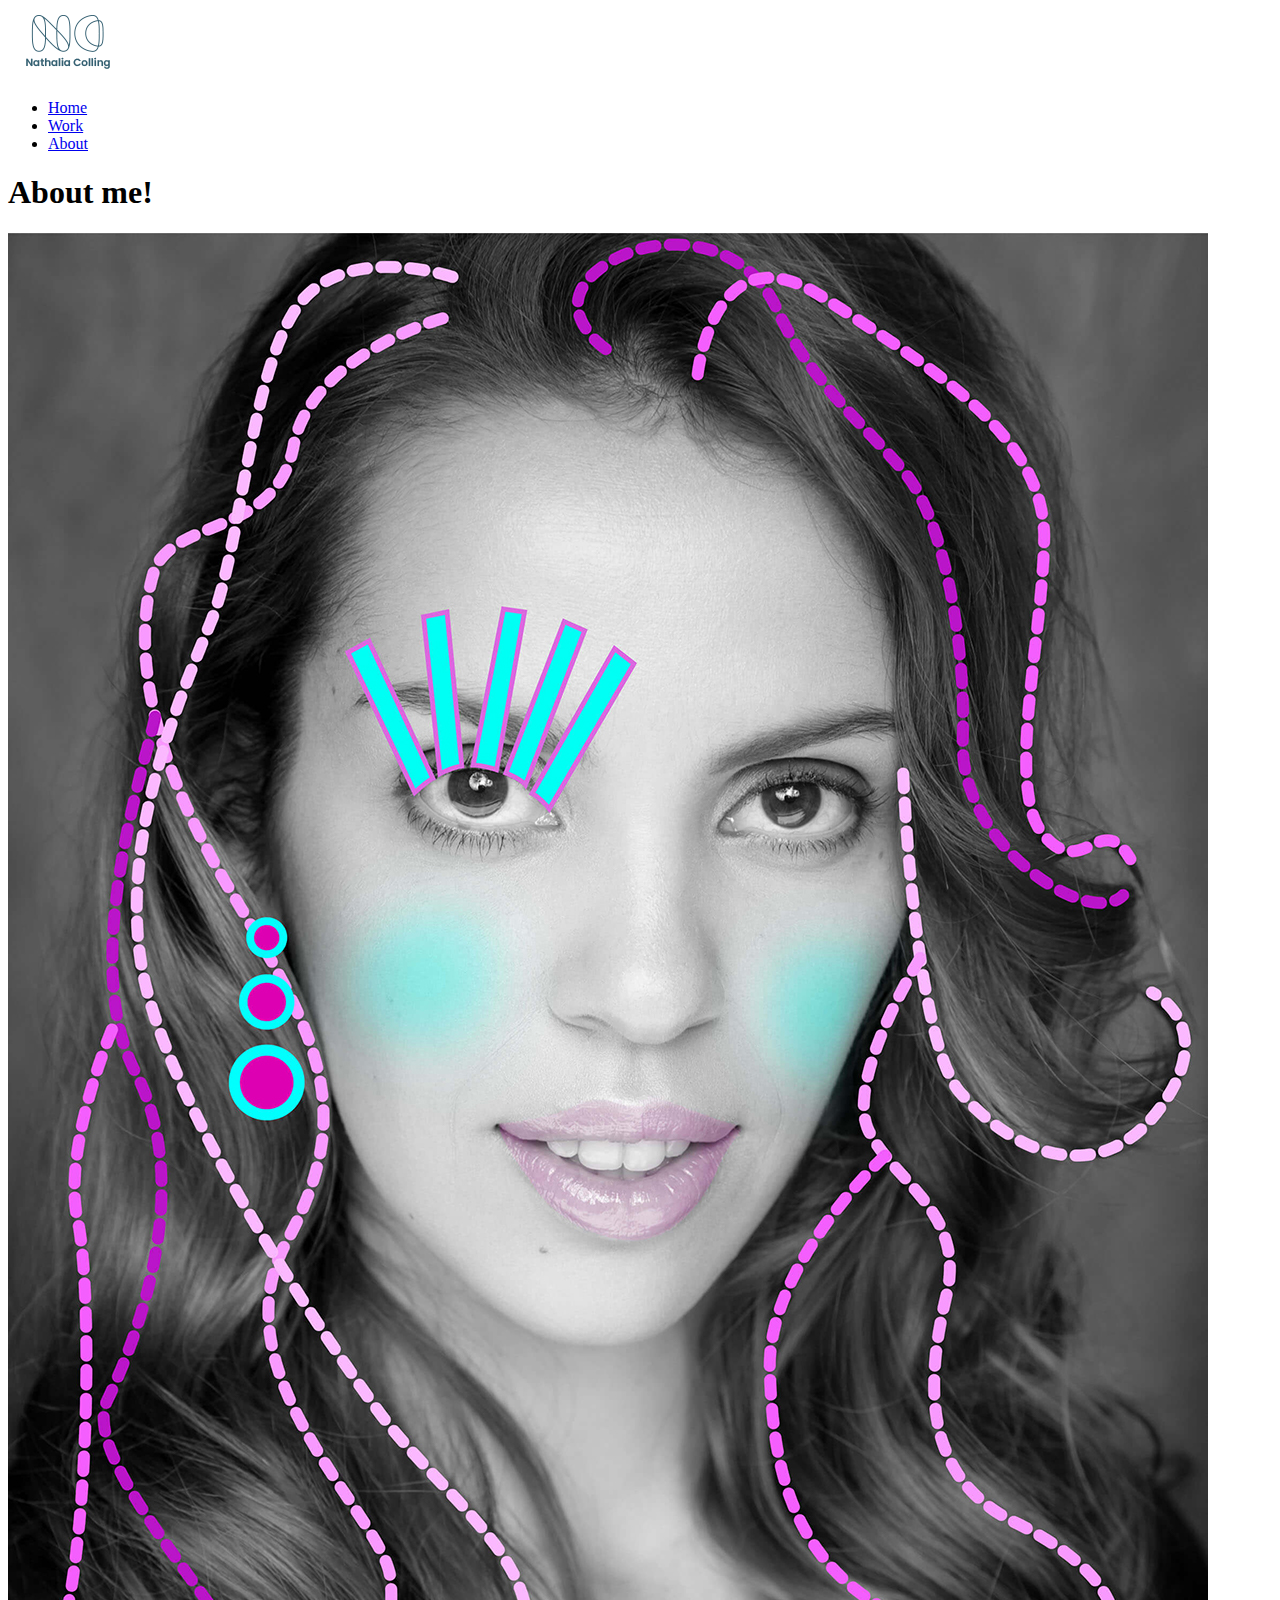
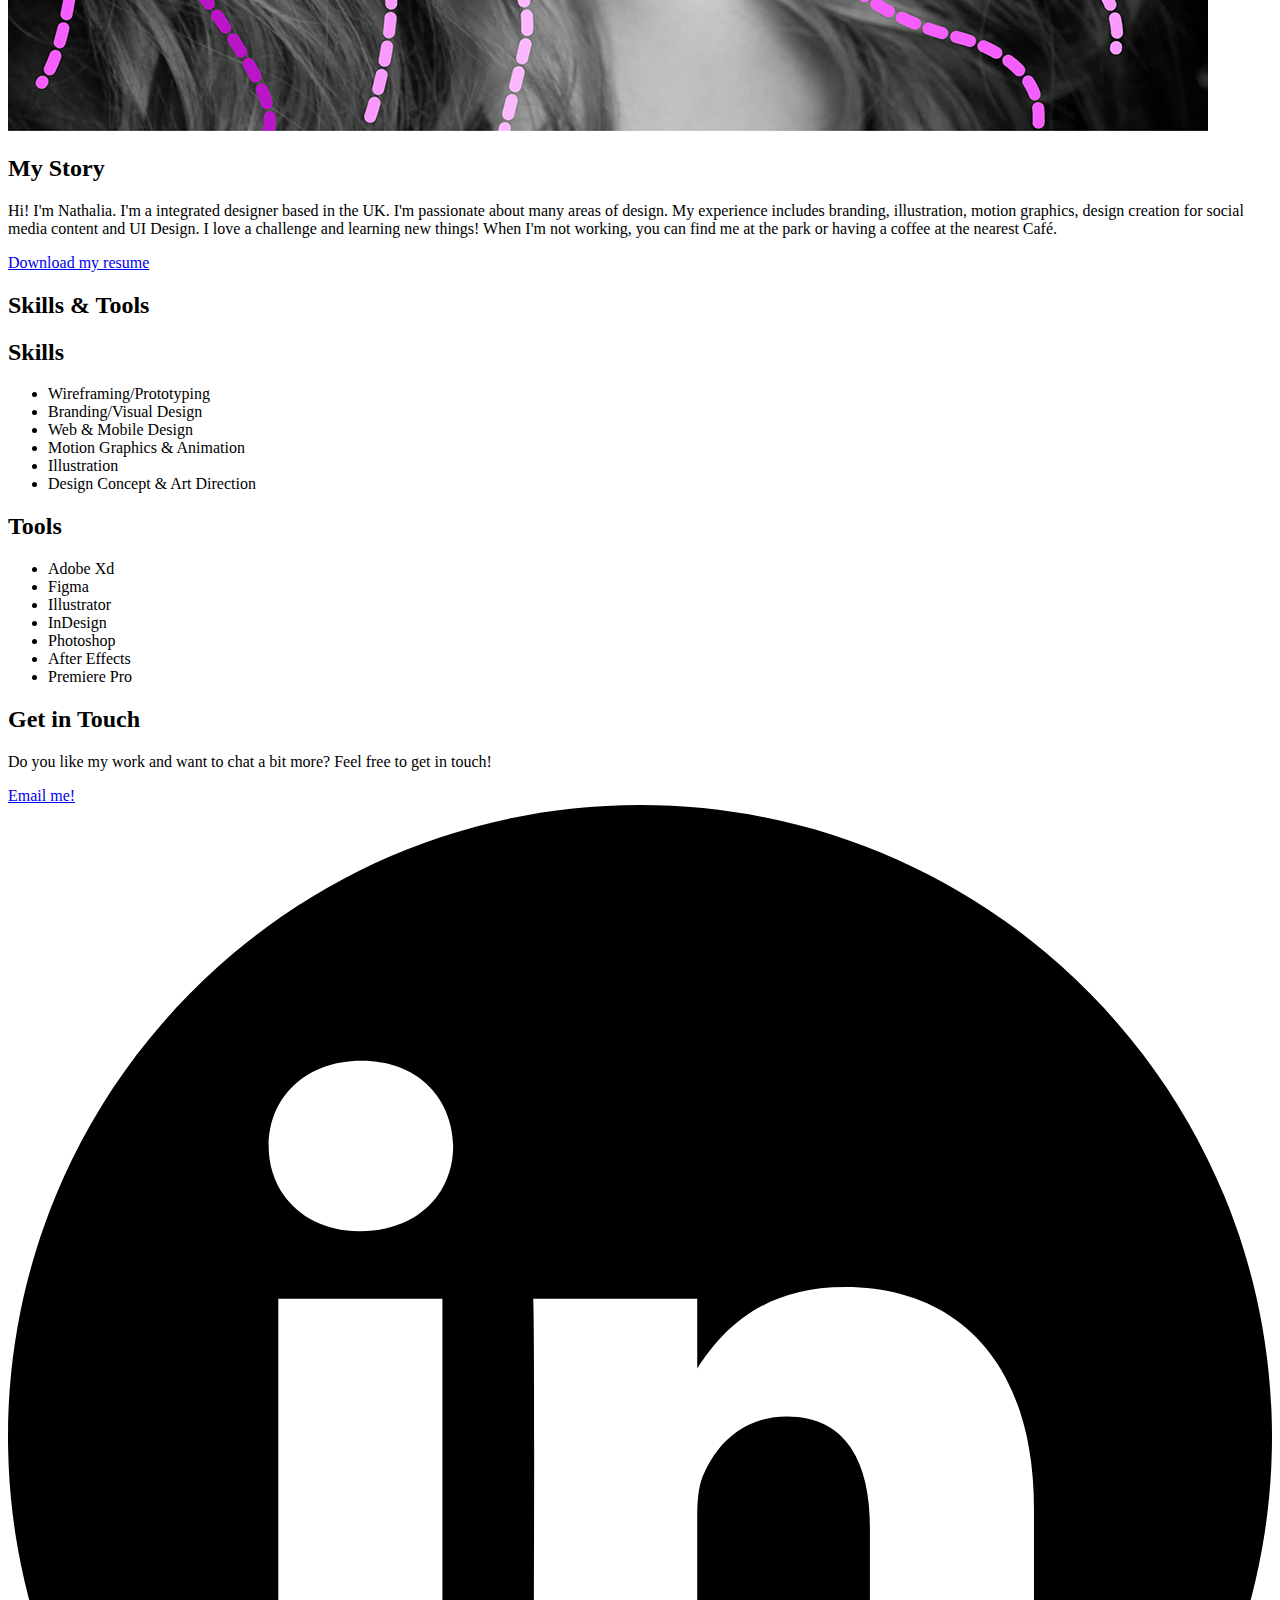
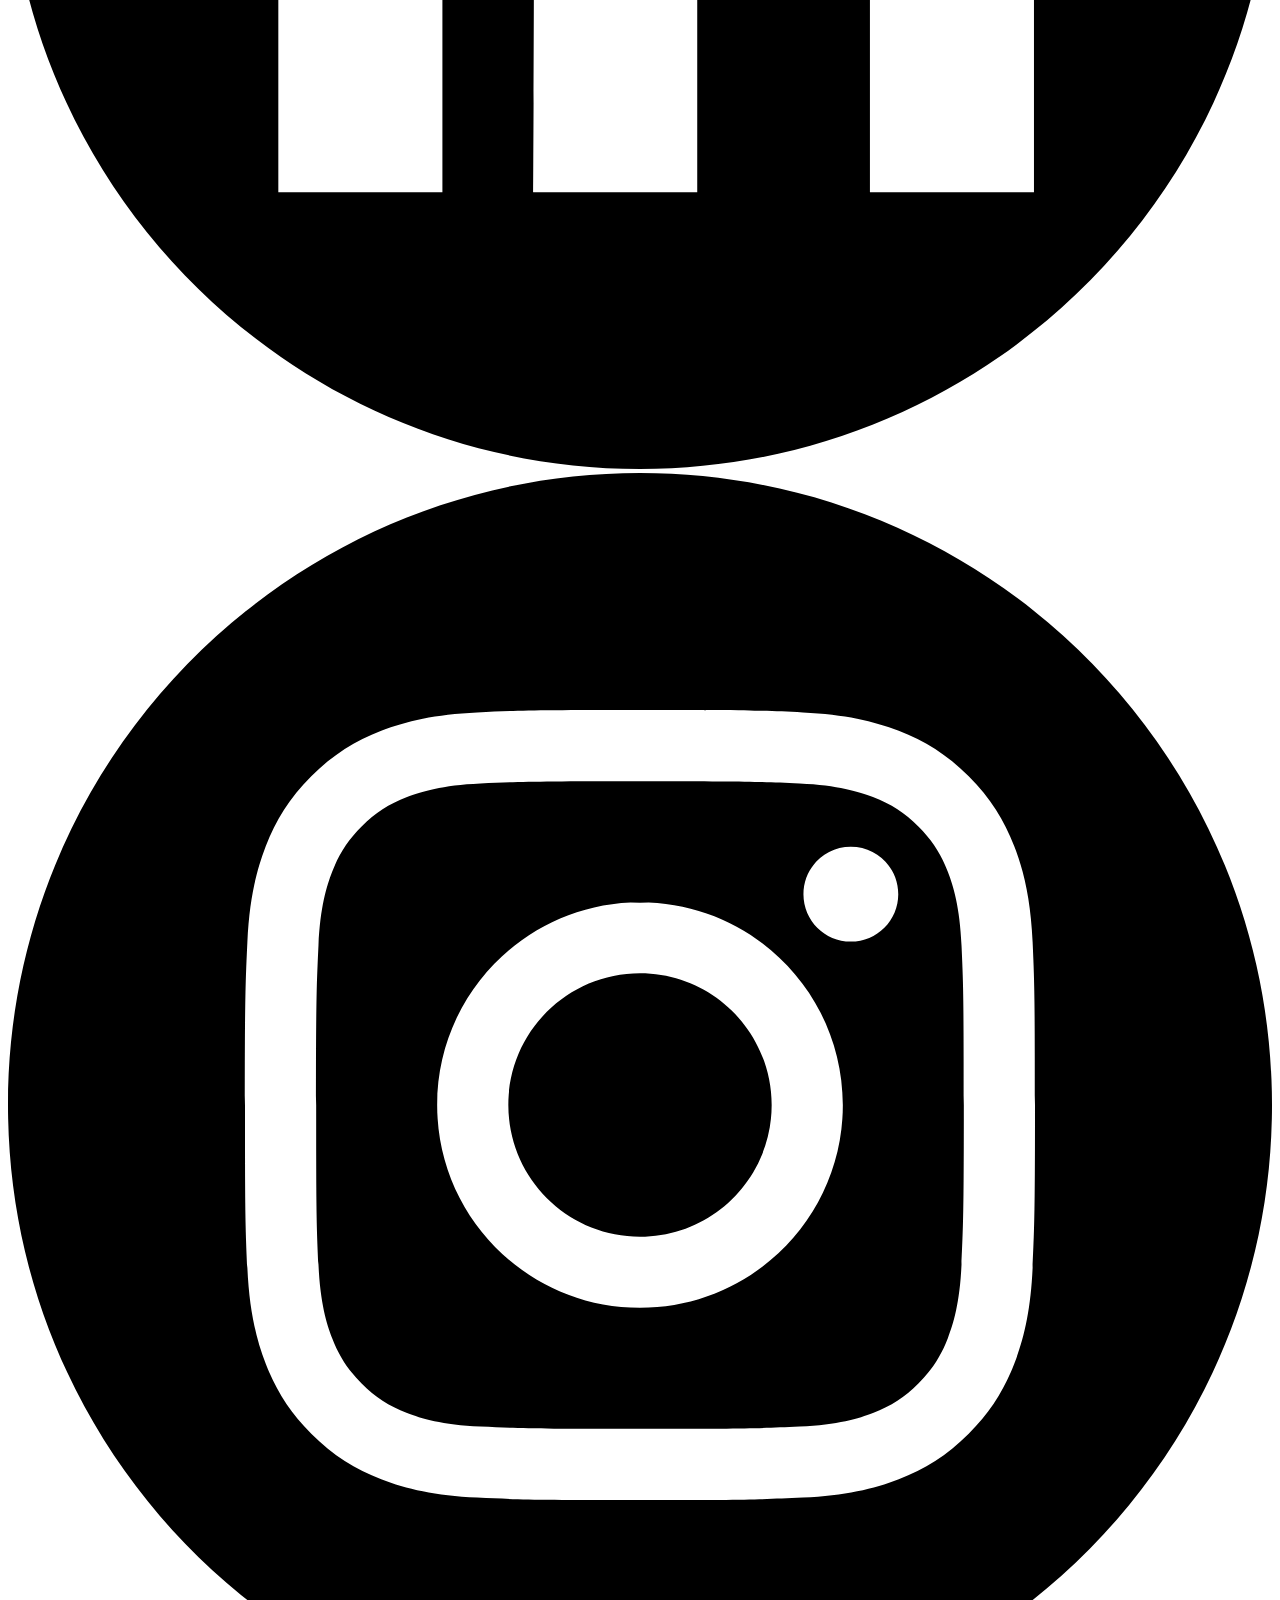
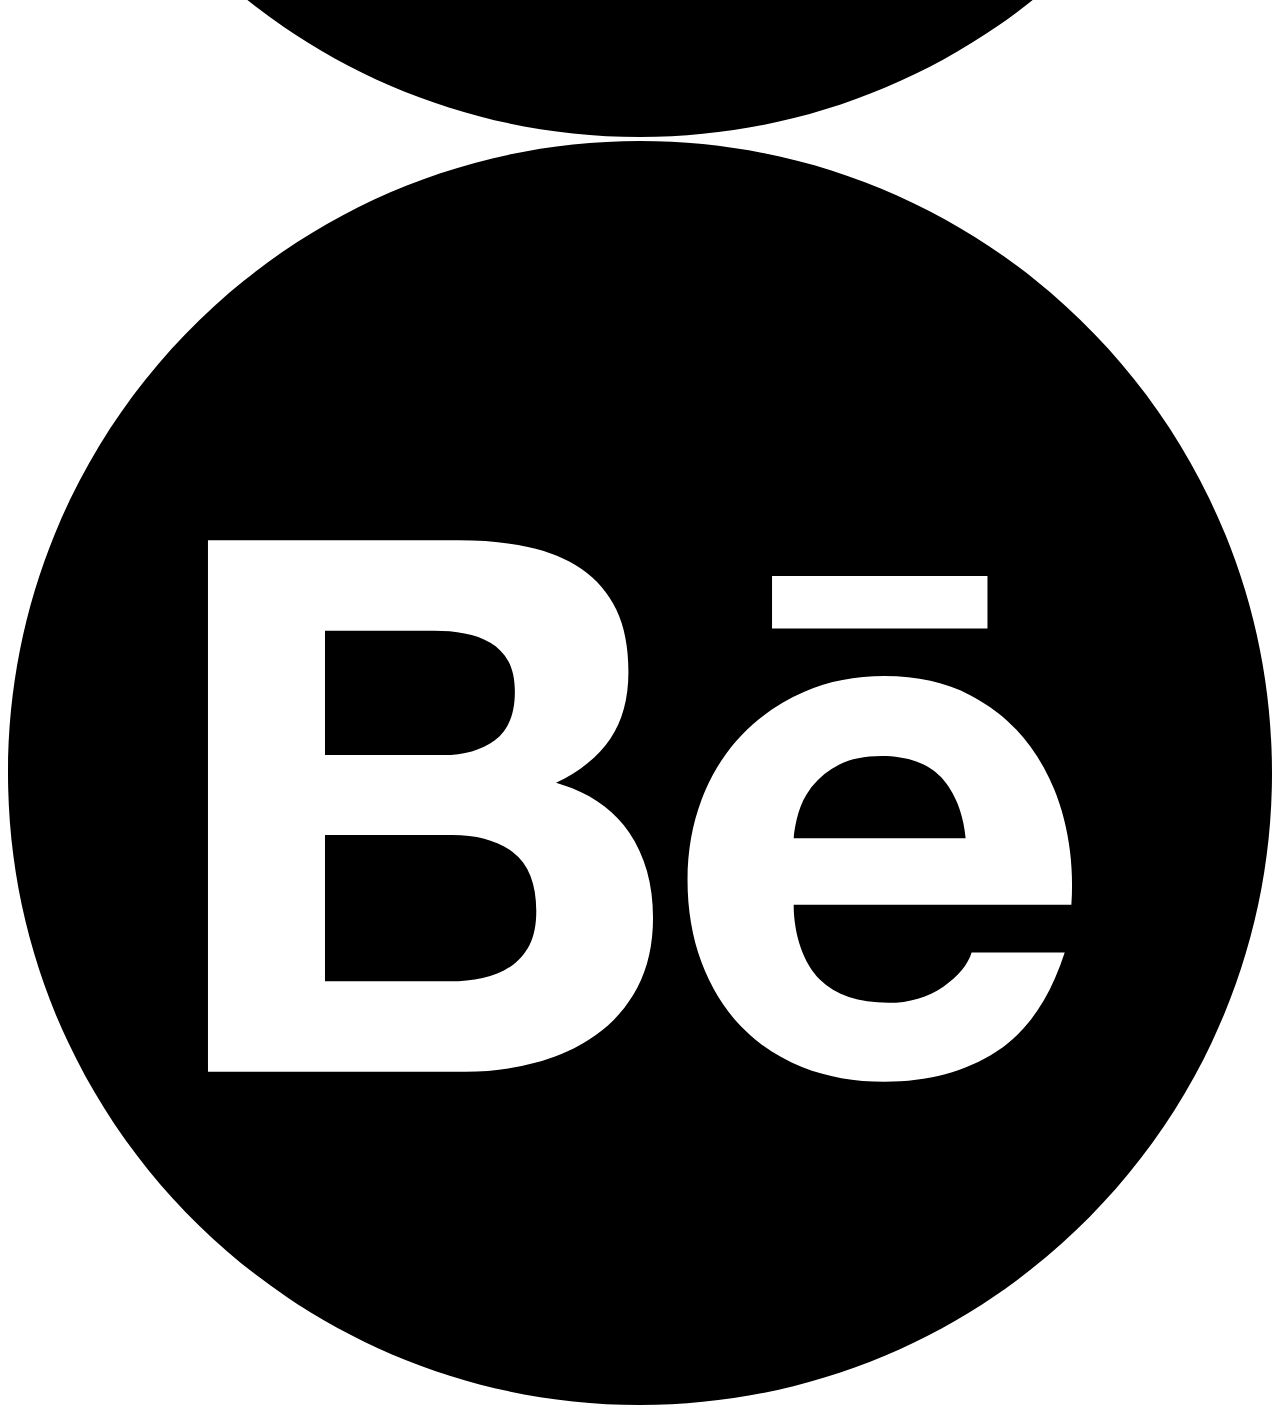
==== about.html @ 766c00b5 "Initial commit" ====
<!DOCTYPE html>
<html lang="en" dir="ltr">

<head>
  <meta charset="utf-8">
  <title>Nathalia Colling</title>
  <link href="img/favicon3.ico" rel="shortcut icon">
</head>

<body>
  <header>
    <div>
      <img src="img/common/logo.png" alt="NathaliaCollinglogo">
      <nav>
        <ul>
          <li><a href="index.html">Home</a></li>
          <li><a href="index.html">Work</a></li>
          <li><a href="about.html">About</a></li>
        </ul>
      </nav>
    </div>
  </header>

  <div>
    <h1>About me!</h1>
    <div id="My_photo">
      <picture>
        <source srcset="img/about/about@1.jpg" media="(max-width:767px)">
        <img src="img/about/about@2.jpg" alt="My Image">
      </picture>
    </div>

    <div>
      <div id="about_section>
        <div id=" My Story">
        <h2>My Story</h2>
        <p>Hi! I'm Nathalia. I'm a integrated designer based in the UK. I'm passionate about many areas of design. My experience
          includes branding, illustration, motion graphics, design creation for social media content and UI Design.
          I love a challenge and learning new things! When I'm not working, you can find me at the park or having a
          coffee at the nearest Café.</p>
        <a href="files/cv.pdf" tardet="_blank" download>
          Download my resume</a>
      </div>

      <div id+"skills_and_tools">
        <h2>Skills & Tools</h2>
        <div>
          <h2>Skills</h2>
          <ul>
            <li>Wireframing/Prototyping</li>
            <li>Branding/Visual Design</li>
            <li>Web & Mobile Design</li>
            <li>Motion Graphics & Animation</li>
            <li>Illustration</li>
            <li>Design Concept & Art Direction</li>
          </ul>

          <div>
            <div>
              <h2>Tools</h2>
              <ul>
                <li>Adobe Xd</li>
                <li>Figma</li>
                <li>Illustrator</li>
                <li>InDesign</li>
                <li>Photoshop</li>
                <li>After Effects</li>
                <li>Premiere Pro</li>
              </ul>
            </div>


            <footer>
              <h2>Get in Touch</h2>
              <p>
                Do you like my work and want to chat a bit more? Feel free to get in touch!
              </p>
              <div>
                <a href="mailto:nathalia.colling@gmail.com">Email me!</a>
              </div>
              <div>
                <!--Social Media Layout and Placeholders-->
                <a href="https://www.linkedin.com/in/nathaliacolling/" target="_blank">
                  <img src="[data-uri]">
                </a>
                <a href="https://www.instagram.com/nathaliacolling/" target="_blank">
                  <img src="[data-uri]">
                </a>
                <a href="https://www.instagram.com/nathaliacolling/" target="_blank">
                  <img src="[data-uri]">
                </a>
            </footer>

</body>

</html>
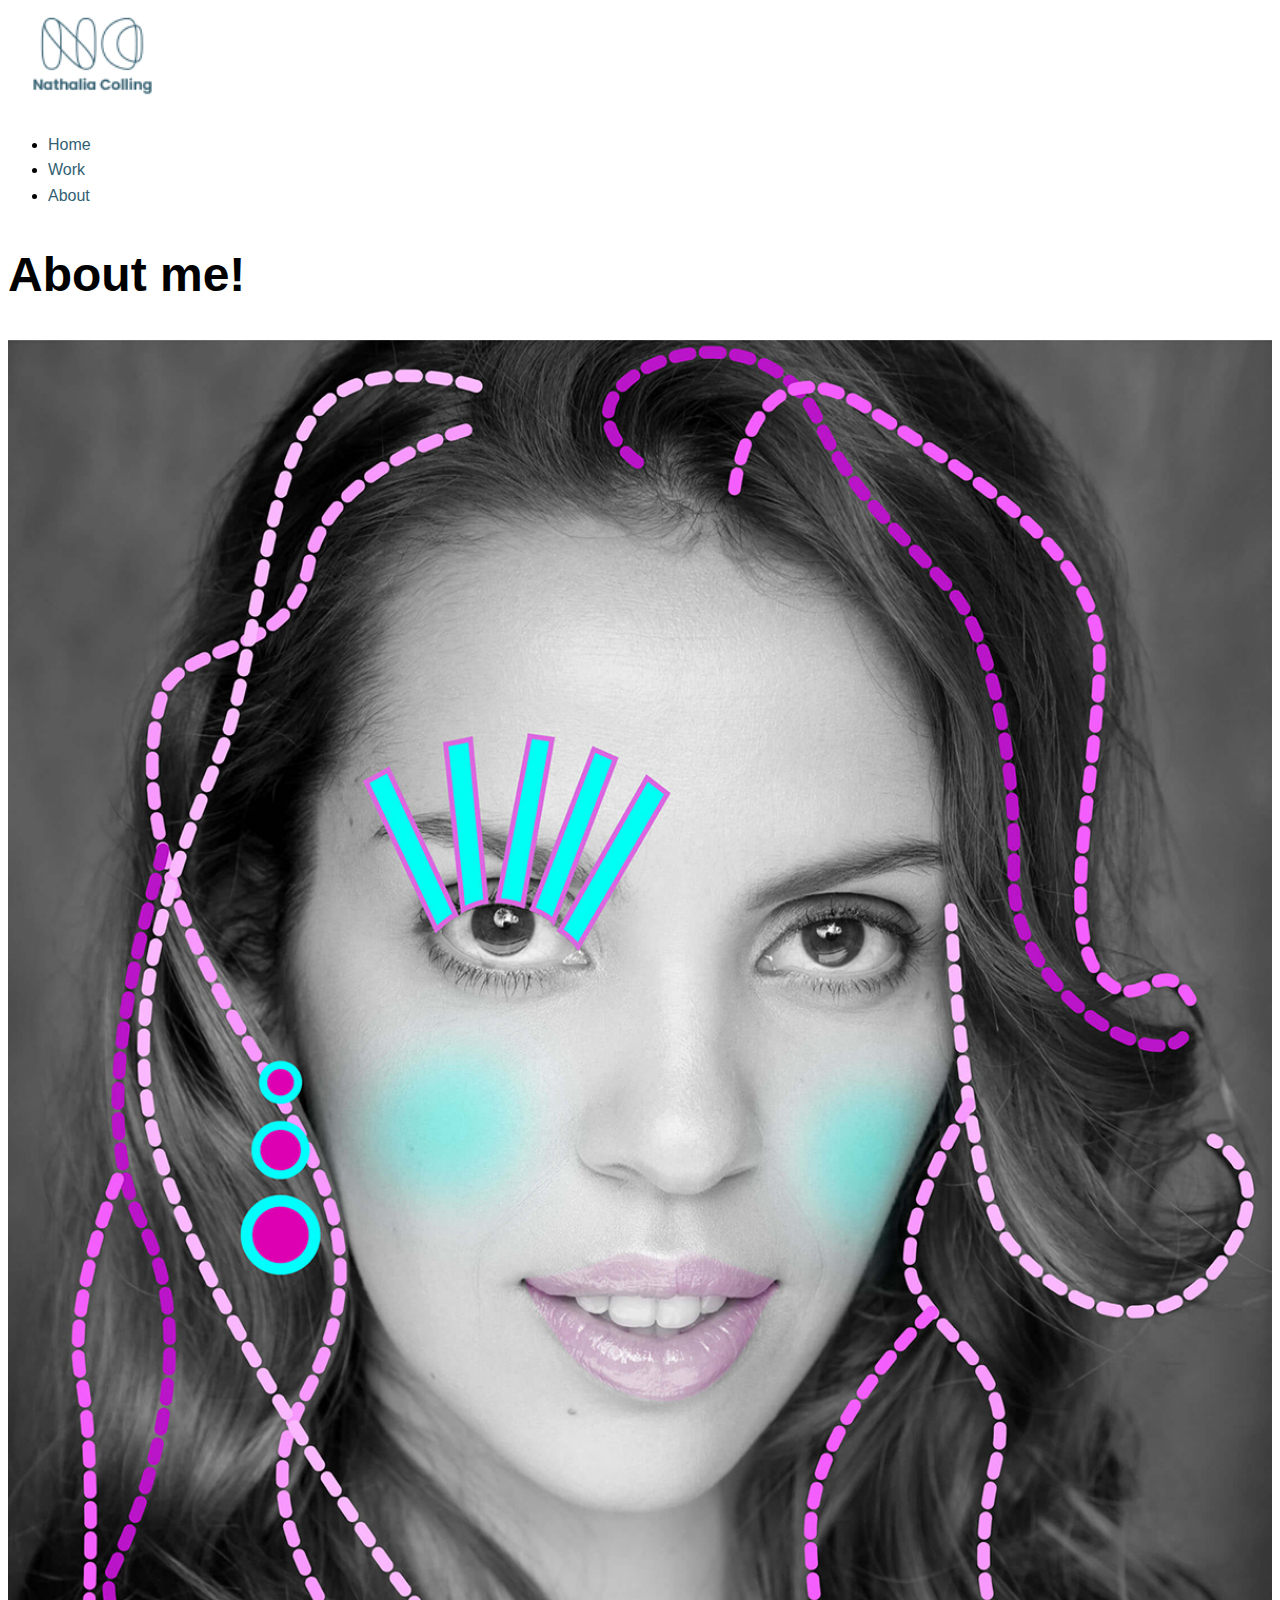
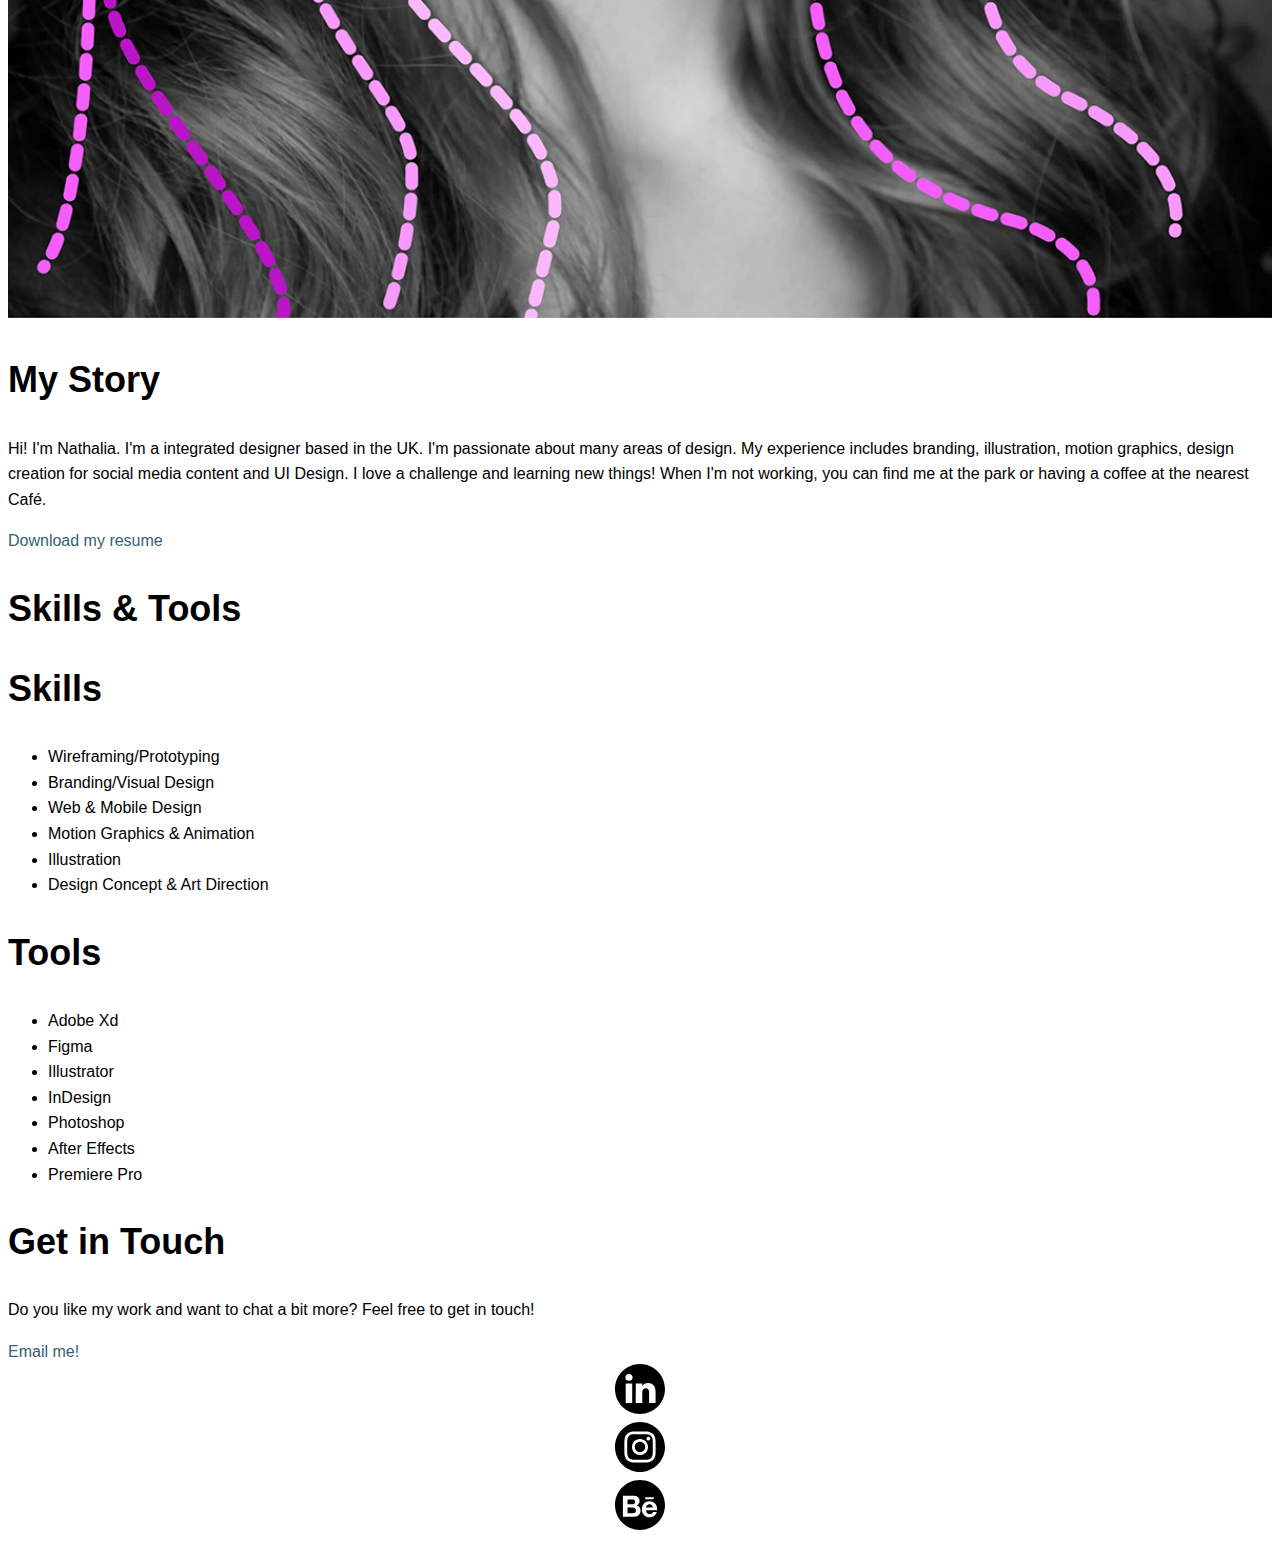
==== commit 9c513f79: "Update logo" ====
--- a/about.html
+++ b/about.html
@@ -5,12 +5,15 @@
   <meta charset="utf-8">
   <title>Nathalia Colling</title>
   <link href="img/favicon3.ico" rel="shortcut icon">
+  <link rel="stylesheet" type="text/css" href="css/style.css"
+  href="https://cdnjs.cloudflare.com/ajax/libs/normalize/8.0.0/normalize.min.css">
+  <meta name="viewport" content="width=device-width, initial-scale=1">
 </head>
 
 <body>
   <header>
     <div>
-      <img src="img/common/logo.png" alt="NathaliaCollinglogo">
+      <img src="img/common/logo.png" alt="NathaliaCollinglogo" id="LogoNath">
       <nav>
         <ul>
           <li><a href="index.html">Home</a></li>
@@ -79,15 +82,18 @@
                 <a href="mailto:nathalia.colling@gmail.com">Email me!</a>
               </div>
               <div>
-                <!--Social Media Layout and Placeholders-->
+
                 <a href="https://www.linkedin.com/in/nathaliacolling/" target="_blank">
-                  <img src="[data-uri]">
+                  <img src="img/common/linkedin.svg" alt="Linkedin" height="50">
                 </a>
+
+
                 <a href="https://www.instagram.com/nathaliacolling/" target="_blank">
-                  <img src="[data-uri]">
+                  <img src="img/common/instagram.svg" alt="Instagram" height="50">
                 </a>
-                <a href="https://www.instagram.com/nathaliacolling/" target="_blank">
-                  <img src="[data-uri]">
+
+                <a href="https://www.behance.net/nathaliacolling/" target="_blank">
+                  <img src="img/common/behance.svg" alt="Instagram" height="50">
                 </a>
             </footer>
 
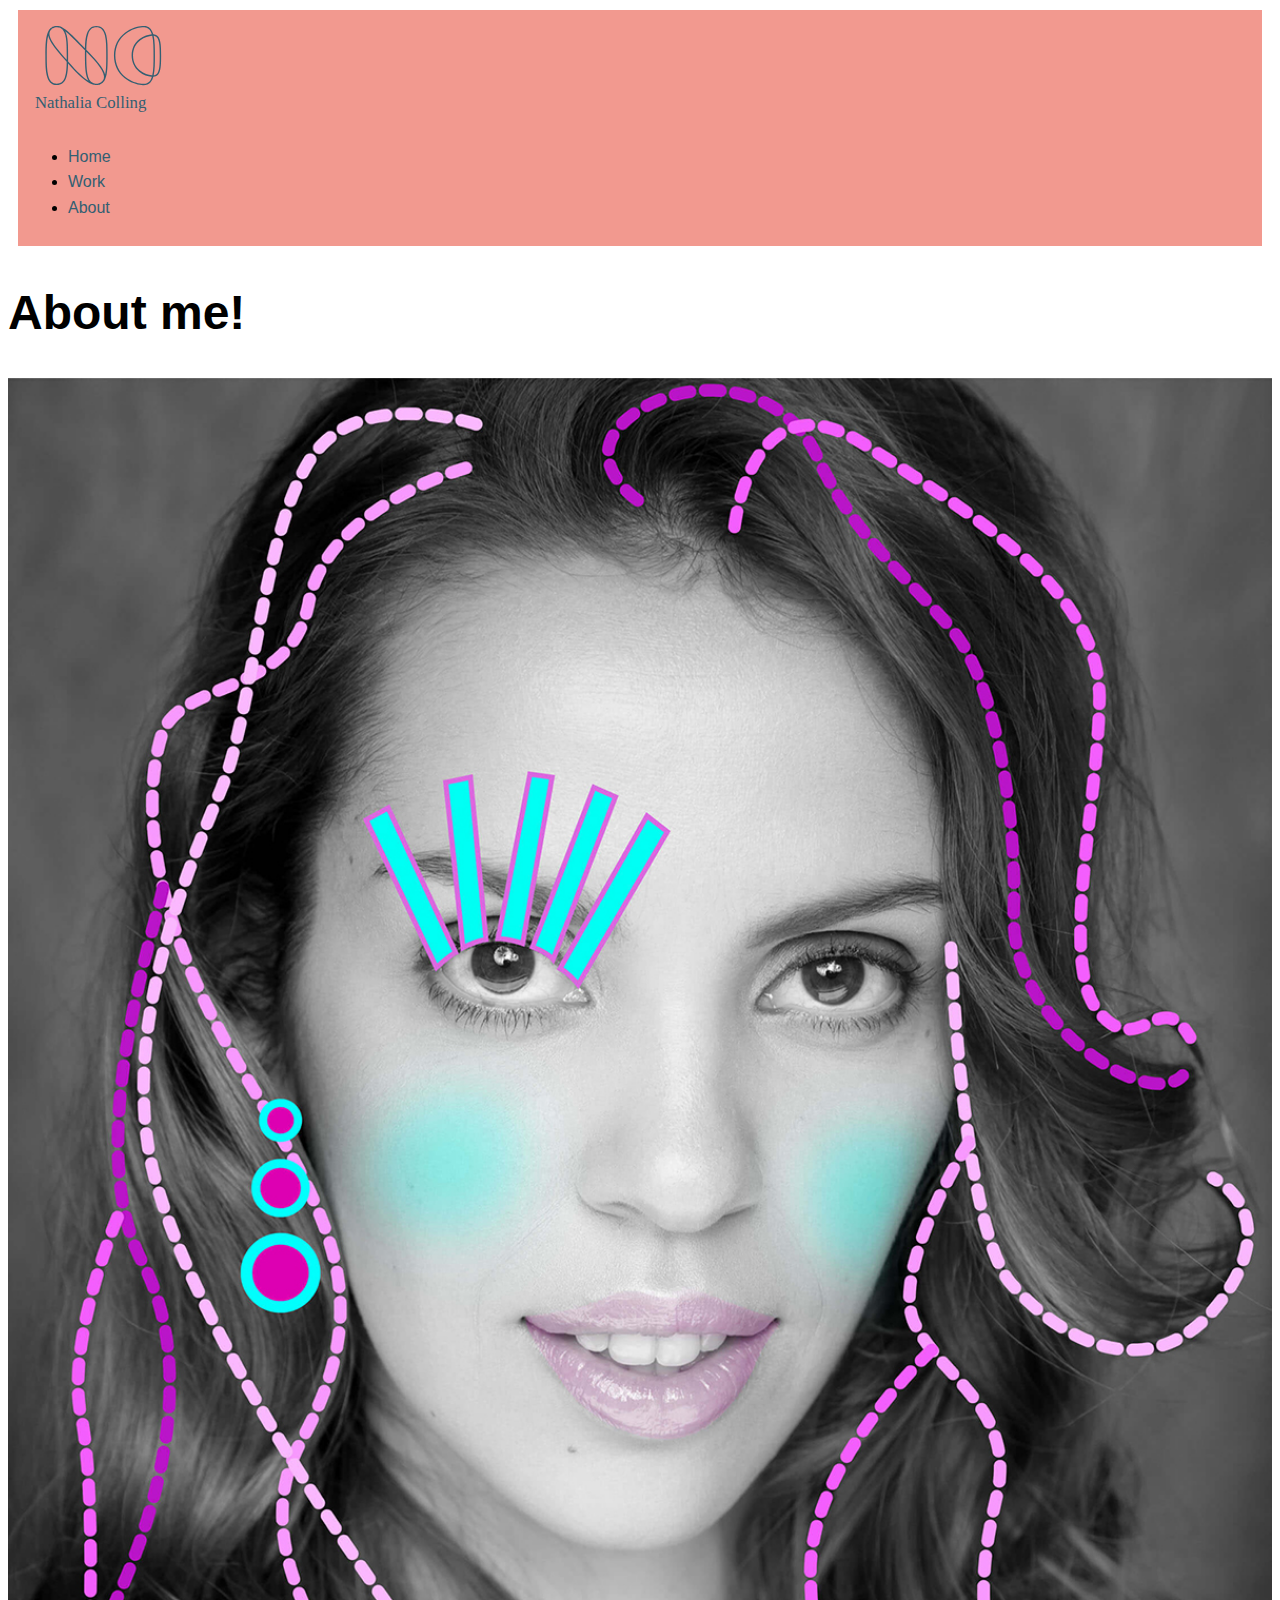
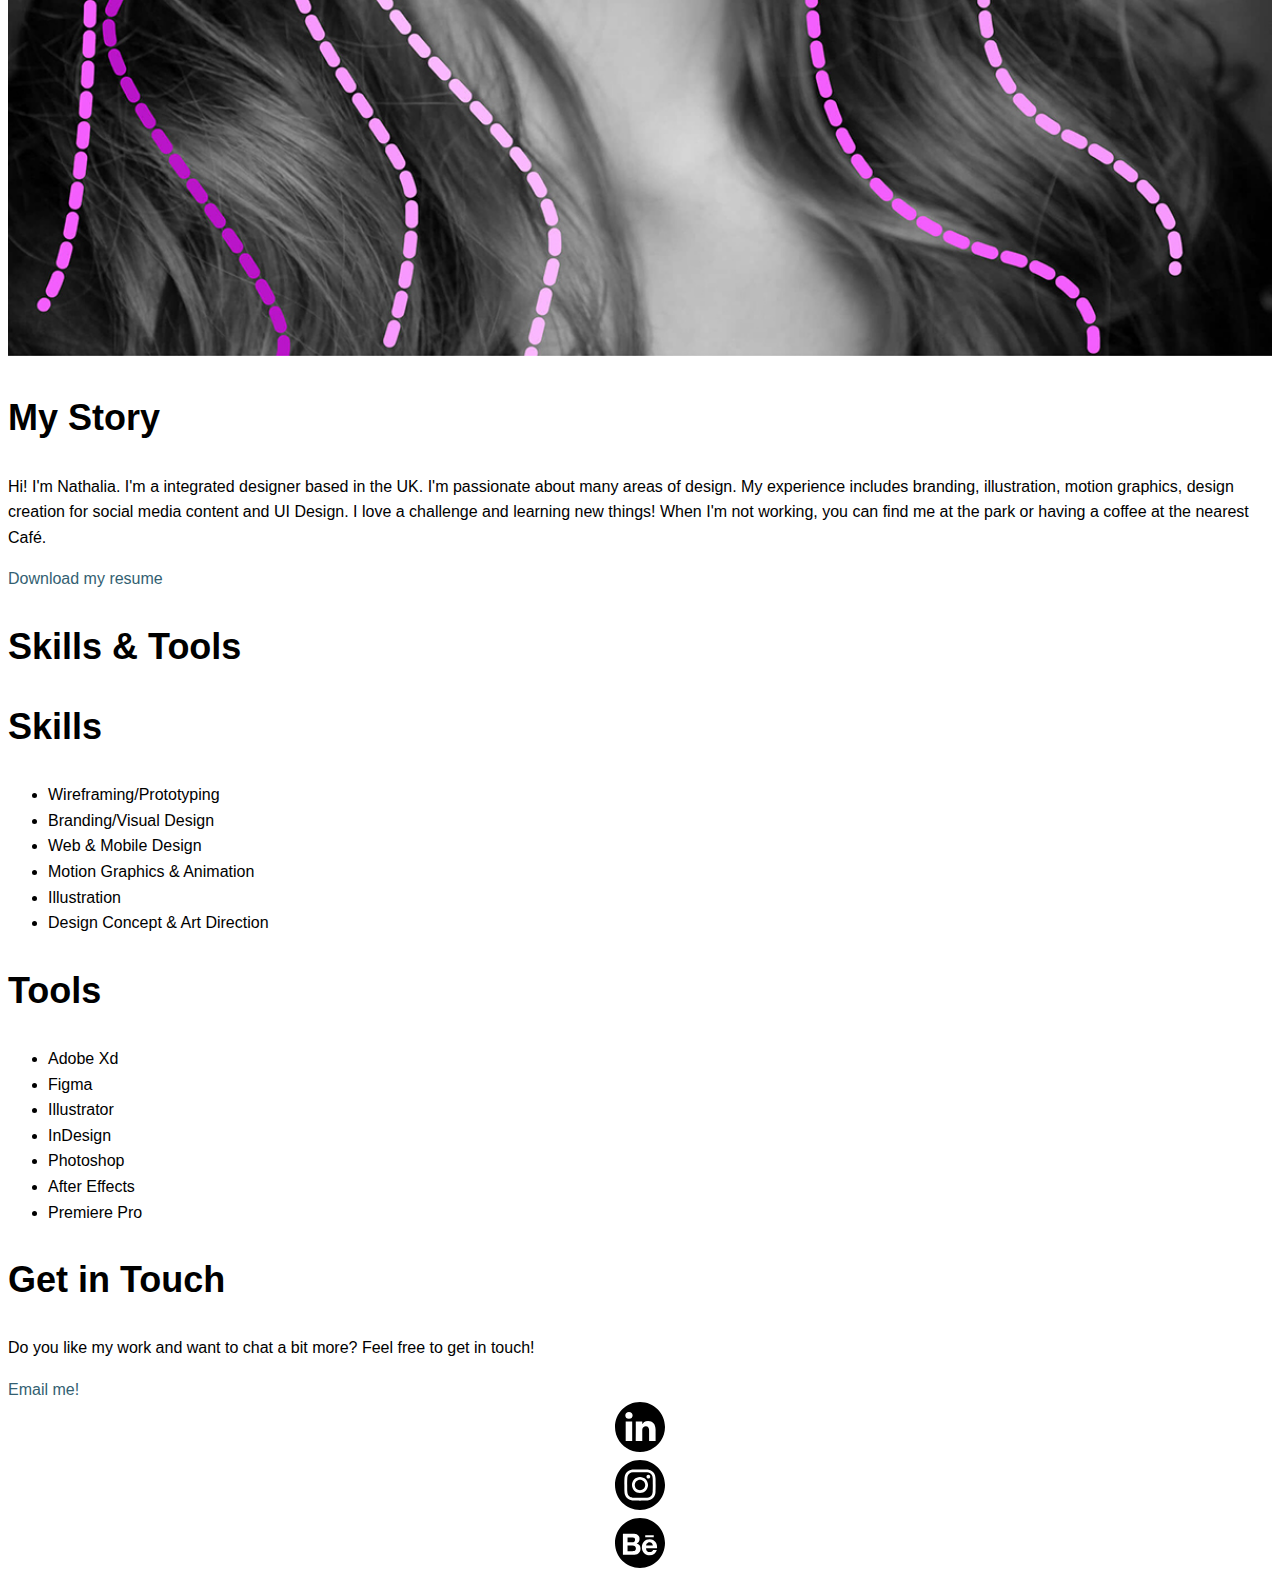
==== commit aedb3bcf: "Cleaning code" ====
--- a/about.html
+++ b/about.html
@@ -10,10 +10,9 @@
   <meta name="viewport" content="width=device-width, initial-scale=1">
 </head>
 
-<body>
   <header>
     <div>
-      <img src="img/common/logo.png" alt="NathaliaCollinglogo" id="LogoNath">
+      <img src="img/common/logo-02.svg" alt="NathaliaCollinglogo" id="LogoNath">
       <nav>
         <ul>
           <li><a href="index.html">Home</a></li>
@@ -24,6 +23,7 @@
     </div>
   </header>
 
+<main>
   <div>
     <h1>About me!</h1>
     <div id="My_photo">
@@ -72,6 +72,8 @@
               </ul>
             </div>
 
+    </main>
+
 
             <footer>
               <h2>Get in Touch</h2>
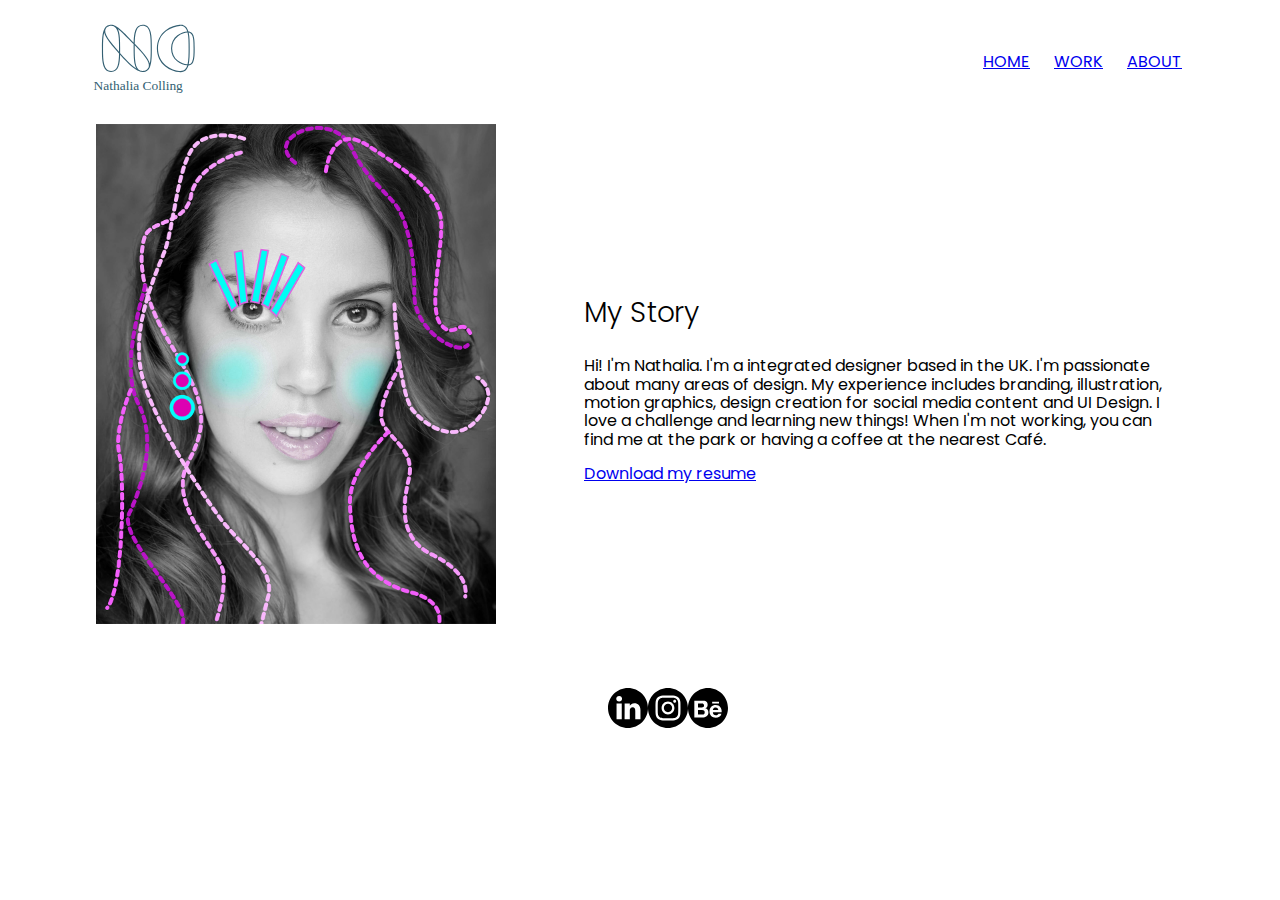
==== commit 8b888354: "New styles added" ====
--- a/about.html
+++ b/about.html
@@ -5,27 +5,31 @@
   <meta charset="utf-8">
   <title>Nathalia Colling</title>
   <link href="img/favicon3.ico" rel="shortcut icon">
-  <link rel="stylesheet" type="text/css" href="css/style.css"
+  <link rel="stylesheet" type="text/css" href="css/aboutstyle.css"
   href="https://cdnjs.cloudflare.com/ajax/libs/normalize/8.0.0/normalize.min.css">
+  <link rel="preconnect" href="https://fonts.gstatic.com">
+  <link href="https://fonts.googleapis.com/css2?family=Poppins:wght@300;400;600;700&display=swap" rel="stylesheet">
   <meta name="viewport" content="width=device-width, initial-scale=1">
 </head>
 
-  <header>
-    <div>
-      <img src="img/common/logo-02.svg" alt="NathaliaCollinglogo" id="LogoNath">
-      <nav>
-        <ul>
-          <li><a href="index.html">Home</a></li>
-          <li><a href="index.html">Work</a></li>
-          <li><a href="about.html">About</a></li>
+<header>
+    <nav>
+      <div class="logo">
+        <img src="img/common/logo-02.svg" alt="NathaliaCollinglogo" id="LogoNath">
+      </div>
+      <div>
+          </ul>
+          <li><a href="index.html">HOME</a></li>
+          <li><a href="work.html">WORK</a></li>
+          <li><a href="about.html">ABOUT</a></li>
         </ul>
-      </nav>
-    </div>
+      </div>
+    </nav>
   </header>
 
+<body>
+
 <main>
-  <div>
-    <h1>About me!</h1>
     <div id="My_photo">
       <picture>
         <source srcset="img/about/about@1.jpg" media="(max-width:767px)">
@@ -33,69 +37,31 @@
       </picture>
     </div>
 
-    <div>
-      <div id="about_section>
-        <div id=" My Story">
-        <h2>My Story</h2>
+    <div id="About_Me">
+        <h3>My Story</h3>
         <p>Hi! I'm Nathalia. I'm a integrated designer based in the UK. I'm passionate about many areas of design. My experience
           includes branding, illustration, motion graphics, design creation for social media content and UI Design.
           I love a challenge and learning new things! When I'm not working, you can find me at the park or having a
           coffee at the nearest Café.</p>
         <a href="files/cv.pdf" tardet="_blank" download>
           Download my resume</a>
-      </div>
-
-      <div id+"skills_and_tools">
-        <h2>Skills & Tools</h2>
-        <div>
-          <h2>Skills</h2>
-          <ul>
-            <li>Wireframing/Prototyping</li>
-            <li>Branding/Visual Design</li>
-            <li>Web & Mobile Design</li>
-            <li>Motion Graphics & Animation</li>
-            <li>Illustration</li>
-            <li>Design Concept & Art Direction</li>
-          </ul>
-
-          <div>
-            <div>
-              <h2>Tools</h2>
-              <ul>
-                <li>Adobe Xd</li>
-                <li>Figma</li>
-                <li>Illustrator</li>
-                <li>InDesign</li>
-                <li>Photoshop</li>
-                <li>After Effects</li>
-                <li>Premiere Pro</li>
-              </ul>
-            </div>
+        </div>
 
     </main>
 
 
             <footer>
-              <h2>Get in Touch</h2>
-              <p>
-                Do you like my work and want to chat a bit more? Feel free to get in touch!
-              </p>
-              <div>
-                <a href="mailto:nathalia.colling@gmail.com">Email me!</a>
-              </div>
-              <div>
-
                 <a href="https://www.linkedin.com/in/nathaliacolling/" target="_blank">
-                  <img src="img/common/linkedin.svg" alt="Linkedin" height="50">
+                  <img src="img/common/linkedin.svg" alt="Linkedin" height="40">
                 </a>
 
 
                 <a href="https://www.instagram.com/nathaliacolling/" target="_blank">
-                  <img src="img/common/instagram.svg" alt="Instagram" height="50">
+                  <img src="img/common/instagram.svg" alt="Instagram" height="40">
                 </a>
 
                 <a href="https://www.behance.net/nathaliacolling/" target="_blank">
-                  <img src="img/common/behance.svg" alt="Instagram" height="50">
+                  <img src="img/common/behance.svg" alt="Instagram" height="40">
                 </a>
             </footer>
 
